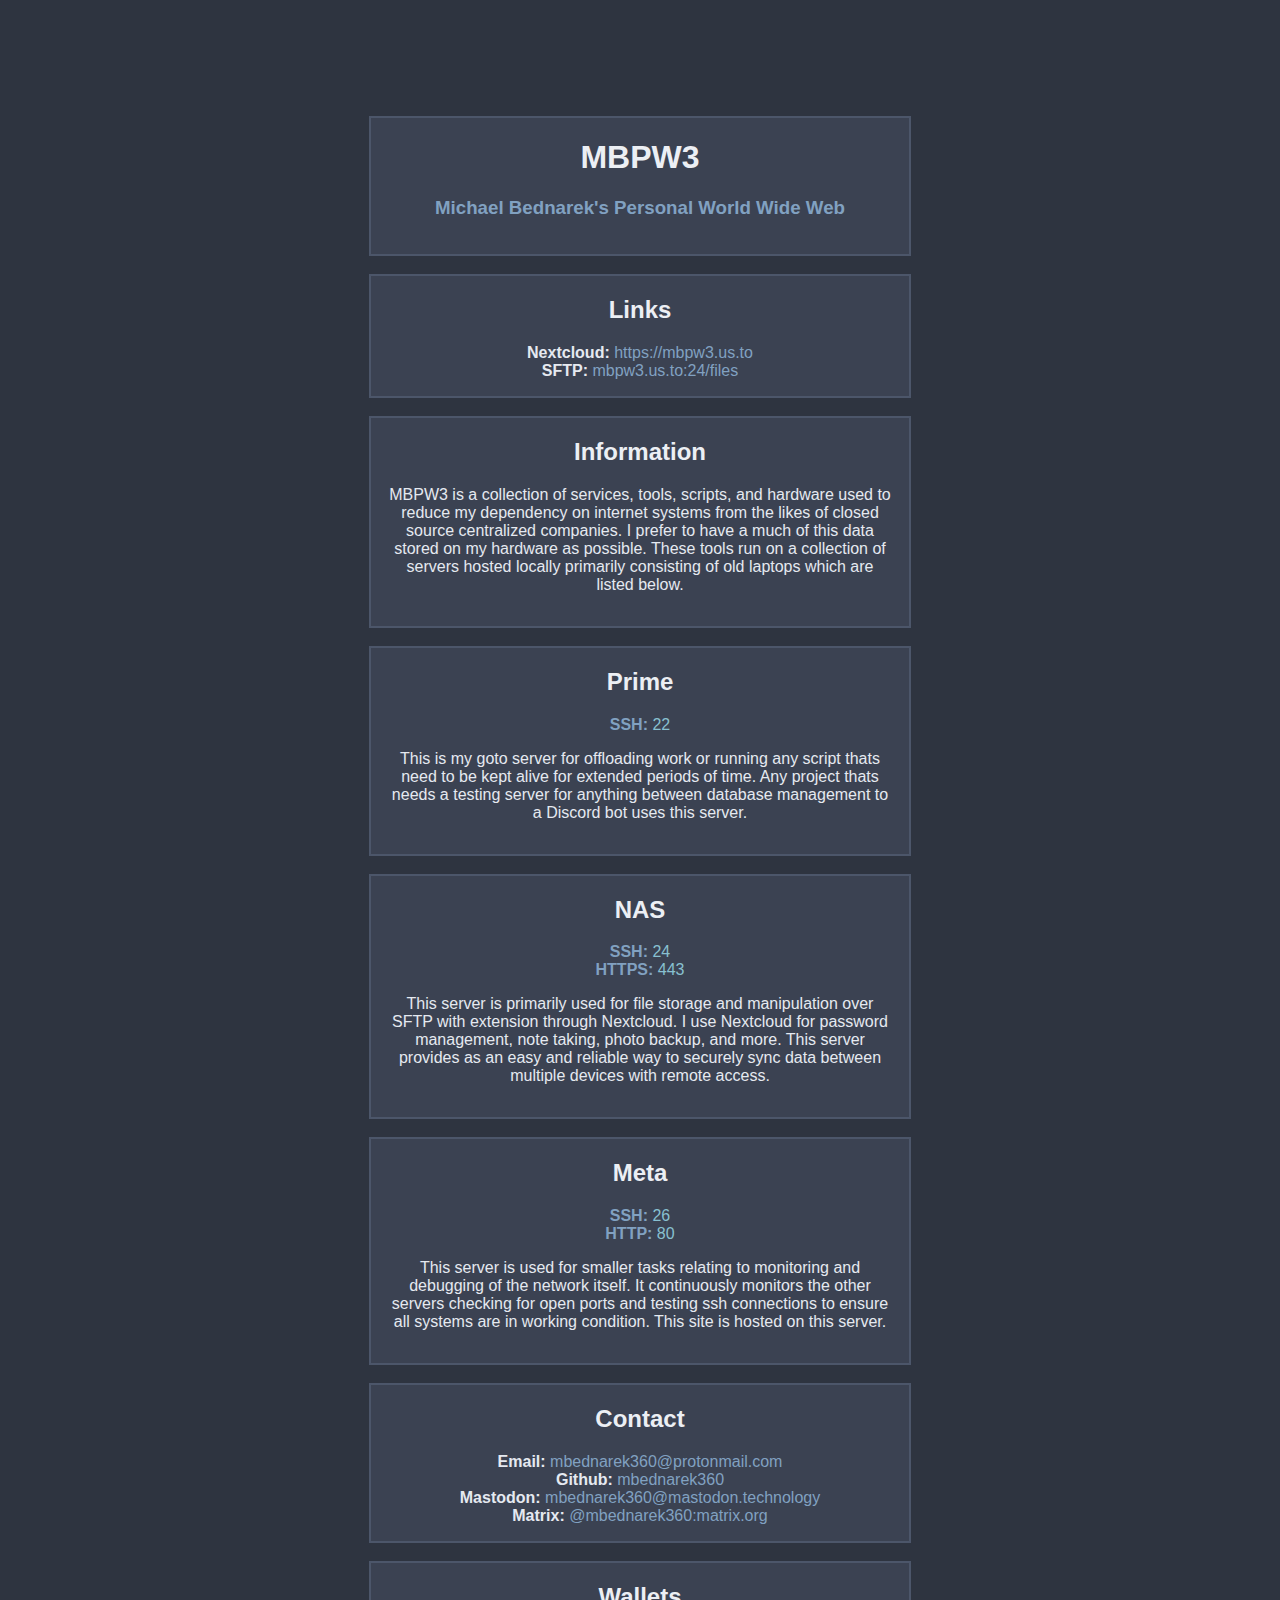
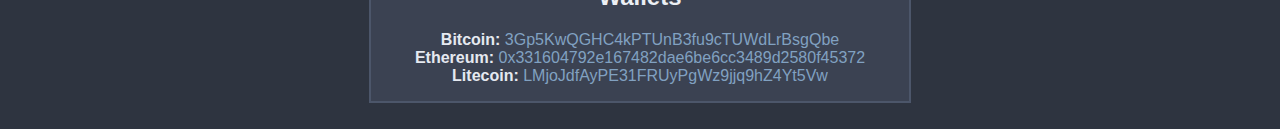
==== www/index.html @ db396e24 "Added crypto wallets" ====
<html> <head> <title>MBPW3</title> <link rel="shortcut icon" href="#" /> <style> :root { --nord0: #2e3440; --nord1: #3b4252; --nord2: #434c5e; --nord3: #4c566a; --nord4: #d8dee9; --nord5: #e5e9f0; --nord6: #eceff4; --nord7: #8fbcbb; --nord8: #88c0d0; --nord9: #81a1c1; --nord10: #5e81ac; --nord11: #bf616a; --nord12: #d08770; --nord13: #ebcb8b; --nord14: #a3be8c; --nord15: #b48ead; } body { padding-top: 7%; font-family: sans-serif; background-color: var(--nord0); color: var(--nord5); } div { background-color: var(--nord1); border: 2px solid var(--nord3); width: 40%; padding: 16px; padding-top: 0px; } a { color: var(--nord9); text-decoration: none; } a:hover { color: var(--nord8); cursor: pointer; } #ports { color: var(--nord8); } b { color: var(--nord9); } h2 { color: var(--nord6) } #title { color: var(--nord6); } #subtitle { color: var(--nord9); } #platform { color: var(--nord5); } </style> </head> <body> <center><br> <div id="header"> <h1 id="title">MBPW3</h1> <h3 id="subtitle">Michael Bednarek's Personal World Wide Web</h3> </div><br> <div id="links"> <h2>Links</h2> <b id="platform">Nextcloud: </b><a href="https://mbpw3.us.to">https://mbpw3.us.to</a><br> <b id="platform">SFTP: </b><a href="sftp://mbpw3.us.to:24/files">mbpw3.us.to:24/files</a><br> </div><br> <div id="info"> <h2>Information</h2> <p> MBPW3 is a collection of services, tools, scripts, and hardware used to reduce my dependency on internet systems from the likes of closed source centralized companies. I prefer to have a much of this data stored on my hardware as possible. These tools run on a collection of servers hosted locally primarily consisting of old laptops which are listed below. </p> </div><br> <div id="prime"> <h2>Prime</h2> <p id="ports"> <b>SSH:</b> 22 </p> <p> This is my goto server for offloading work or running any script thats need to be kept alive for extended periods of time. Any project thats needs a testing server for anything between database management to a Discord bot uses this server. </p> </div><br> <div id="nas"> <h2>NAS</h2> <p id="ports"> <b>SSH:</b> 24 <br> <b>HTTPS:</b> 443 </p> <p> This server is primarily used for file storage and manipulation over SFTP with extension through Nextcloud. I use Nextcloud for password management, note taking, photo backup, and more. This server provides as an easy and reliable way to securely sync data between multiple devices with remote access. </p> </div><br> <div id="meta"> <h2>Meta</h2> <p id="ports"> <b>SSH:</b> 26 <br> <b>HTTP:</b> 80 </p> <p> This server is used for smaller tasks relating to monitoring and debugging of the network itself. It continuously monitors the other servers checking for open ports and testing ssh connections to ensure all systems are in working condition. This site is hosted on this server. </p> </div><br> <div id="contact"> <h2>Contact</h2> <b id="platform">Email: </b><a href="mailto:mbednarek360@protonmail.com">mbednarek360@protonmail.com</a><br> <b id="platform">Github: </b><a href="https://github.com/mbednarek360">mbednarek360</a><br> <b id="platform">Mastodon: </b><a href="https://mastodon.technology/@mbednarek360">mbednarek360@mastodon.technology</a><br> <b id="platform">Matrix: </b><a href="https://matrix.to/#/@mbednarek360:matrix.org">@mbednarek360:matrix.org</a><br> </div><br> <div id="crypto"> <h2>Wallets</h2> <b id="platform">Bitcoin: </b><a href="https://freewallet.org/id/mbednarek360/btc">3Gp5KwQGHC4kPTUnB3fu9cTUWdLrBsgQbe</a><br> <b id="platform">Ethereum: </b><a href="https://freewallet.org/id/mbednarek360/eth">0x331604792e167482dae6be6cc3489d2580f45372</a><br> <b id="platform">Litecoin: </b><a href="https://freewallet.org/id/mbednarek360/ltc">LMjoJdfAyPE31FRUyPgWz9jjq9hZ4Yt5Vw</a><br> </center><br> <body></html>
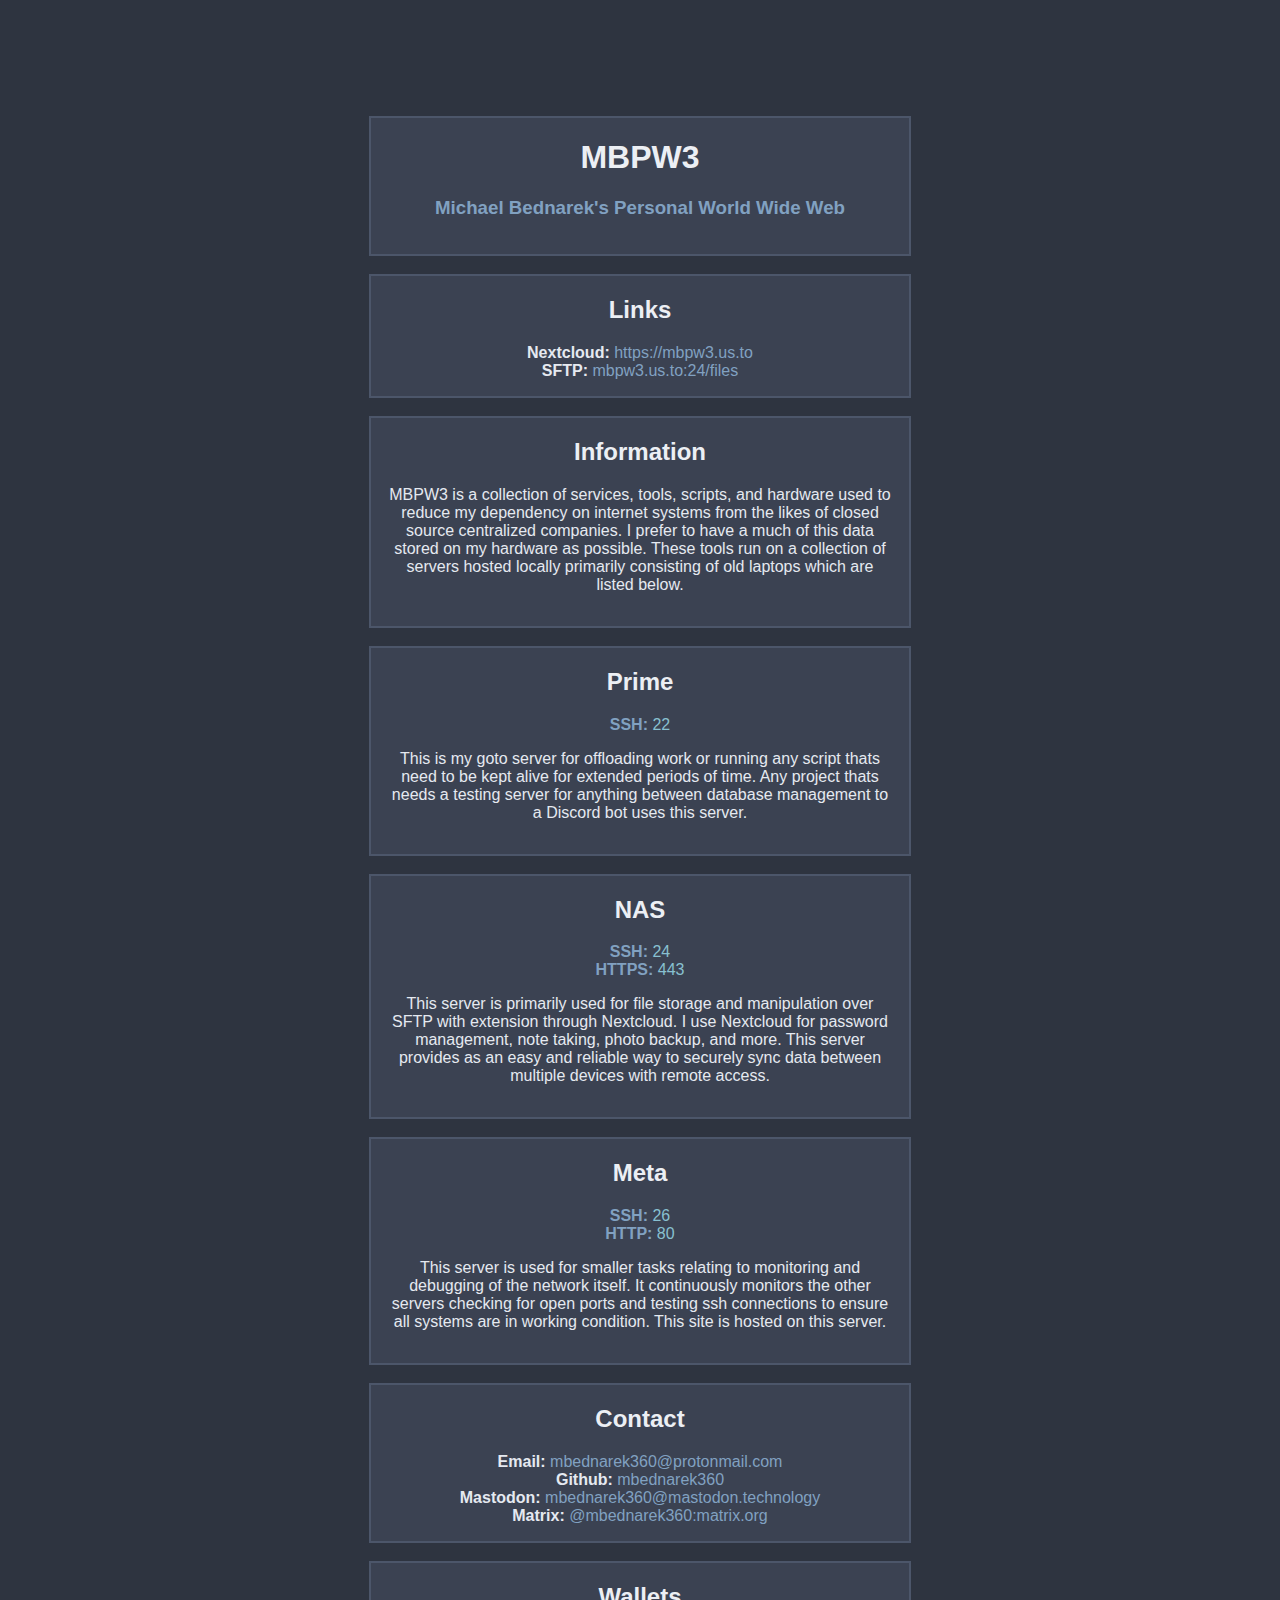
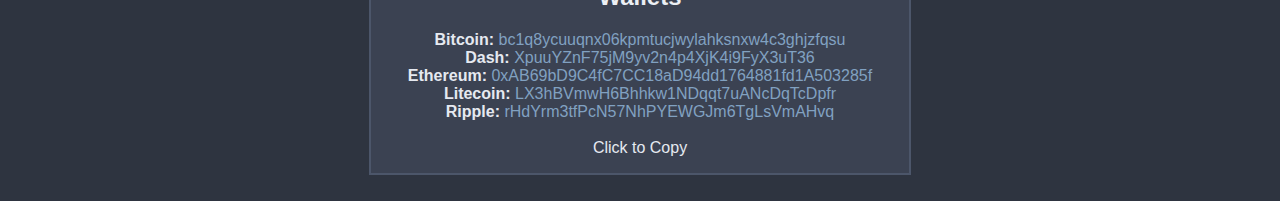
==== commit 8b77bb88: "Added more wallet adresses" ====
--- a/www/index.html
+++ b/www/index.html
@@ -1 +1 @@
-<html> <head> <title>MBPW3</title> <link rel="shortcut icon" href="#" /> <style> :root { --nord0: #2e3440; --nord1: #3b4252; --nord2: #434c5e; --nord3: #4c566a; --nord4: #d8dee9; --nord5: #e5e9f0; --nord6: #eceff4; --nord7: #8fbcbb; --nord8: #88c0d0; --nord9: #81a1c1; --nord10: #5e81ac; --nord11: #bf616a; --nord12: #d08770; --nord13: #ebcb8b; --nord14: #a3be8c; --nord15: #b48ead; } body { padding-top: 7%; font-family: sans-serif; background-color: var(--nord0); color: var(--nord5); } div { background-color: var(--nord1); border: 2px solid var(--nord3); width: 40%; padding: 16px; padding-top: 0px; } a { color: var(--nord9); text-decoration: none; } a:hover { color: var(--nord8); cursor: pointer; } #ports { color: var(--nord8); } b { color: var(--nord9); } h2 { color: var(--nord6) } #title { color: var(--nord6); } #subtitle { color: var(--nord9); } #platform { color: var(--nord5); } </style> </head> <body> <center><br> <div id="header"> <h1 id="title">MBPW3</h1> <h3 id="subtitle">Michael Bednarek's Personal World Wide Web</h3> </div><br> <div id="links"> <h2>Links</h2> <b id="platform">Nextcloud: </b><a href="https://mbpw3.us.to">https://mbpw3.us.to</a><br> <b id="platform">SFTP: </b><a href="sftp://mbpw3.us.to:24/files">mbpw3.us.to:24/files</a><br> </div><br> <div id="info"> <h2>Information</h2> <p> MBPW3 is a collection of services, tools, scripts, and hardware used to reduce my dependency on internet systems from the likes of closed source centralized companies. I prefer to have a much of this data stored on my hardware as possible. These tools run on a collection of servers hosted locally primarily consisting of old laptops which are listed below. </p> </div><br> <div id="prime"> <h2>Prime</h2> <p id="ports"> <b>SSH:</b> 22 </p> <p> This is my goto server for offloading work or running any script thats need to be kept alive for extended periods of time. Any project thats needs a testing server for anything between database management to a Discord bot uses this server. </p> </div><br> <div id="nas"> <h2>NAS</h2> <p id="ports"> <b>SSH:</b> 24 <br> <b>HTTPS:</b> 443 </p> <p> This server is primarily used for file storage and manipulation over SFTP with extension through Nextcloud. I use Nextcloud for password management, note taking, photo backup, and more. This server provides as an easy and reliable way to securely sync data between multiple devices with remote access. </p> </div><br> <div id="meta"> <h2>Meta</h2> <p id="ports"> <b>SSH:</b> 26 <br> <b>HTTP:</b> 80 </p> <p> This server is used for smaller tasks relating to monitoring and debugging of the network itself. It continuously monitors the other servers checking for open ports and testing ssh connections to ensure all systems are in working condition. This site is hosted on this server. </p> </div><br> <div id="contact"> <h2>Contact</h2> <b id="platform">Email: </b><a href="mailto:mbednarek360@protonmail.com">mbednarek360@protonmail.com</a><br> <b id="platform">Github: </b><a href="https://github.com/mbednarek360">mbednarek360</a><br> <b id="platform">Mastodon: </b><a href="https://mastodon.technology/@mbednarek360">mbednarek360@mastodon.technology</a><br> <b id="platform">Matrix: </b><a href="https://matrix.to/#/@mbednarek360:matrix.org">@mbednarek360:matrix.org</a><br> </div><br> <div id="crypto"> <h2>Wallets</h2> <b id="platform">Bitcoin: </b><a href="https://freewallet.org/id/mbednarek360/btc">3Gp5KwQGHC4kPTUnB3fu9cTUWdLrBsgQbe</a><br> <b id="platform">Ethereum: </b><a href="https://freewallet.org/id/mbednarek360/eth">0x331604792e167482dae6be6cc3489d2580f45372</a><br> <b id="platform">Litecoin: </b><a href="https://freewallet.org/id/mbednarek360/ltc">LMjoJdfAyPE31FRUyPgWz9jjq9hZ4Yt5Vw</a><br> </center><br> <body></html>+<html><meta charset="UTF-8"><head><title>MBPW3</title><link rel="shortcut icon" href="#" /><style>:root{--nord0:#2e3440;--nord1:#3b4252;--nord2:#434c5e;--nord3:#4c566a;--nord4:#d8dee9;--nord5:#e5e9f0;--nord6:#eceff4;--nord7:#8fbcbb;--nord8:#88c0d0;--nord9:#81a1c1;--nord10:#5e81ac;--nord11:#bf616a;--nord12:#d08770;--nord13:#ebcb8b;--nord14:#a3be8c;--nord15:#b48ead}body{padding-top:7%;font-family:sans-serif;background-color:var(--nord0);color:var(--nord5)}div{background-color:var(--nord1);border:2px solid var(--nord3);width:40%;padding:16px;padding-top:0px}a{color:var(--nord9);text-decoration:none}a:hover{color:var(--nord8);cursor:pointer}#ports{color:var(--nord8)}b{color:var(--nord9)}h2{color:var(--nord6)}#title{color:var(--nord6)}#subtitle{color:var(--nord9)}#platform{color:var(--nord5)}</style> <script>function copyString(str){var el=document.createElement('textarea');el.value=str;el.setAttribute('readonly','');el.style={position:'absolute',left:'-9999px'};document.body.appendChild(el);el.select();document.execCommand('copy');document.body.removeChild(el);}</script> </head><body><center><br><div id="header"><h1 id="title">MBPW3</h1><h3 id="subtitle">Michael Bednarek's Personal World Wide Web</h3></div><br><div id="links"><h2>Links</h2> <b id="platform">Nextcloud: </b><a href="https://mbpw3.us.to">https://mbpw3.us.to</a><br> <b id="platform">SFTP: </b><a href="sftp://mbpw3.us.to:24/files">mbpw3.us.to:24/files</a><br></div><br><div id="info"><h2>Information</h2><p> MBPW3 is a collection of services, tools, scripts, and hardware used to reduce my dependency on internet systems from the likes of closed source centralized companies. I prefer to have a much of this data stored on my hardware as possible. These tools run on a collection of servers hosted locally primarily consisting of old laptops which are listed below.</p></div><br><div id="prime"><h2>Prime</h2><p id="ports"> <b>SSH:</b> 22</p><p> This is my goto server for offloading work or running any script thats need to be kept alive for extended periods of time. Any project thats needs a testing server for anything between database management to a Discord bot uses this server.</p></div><br><div id="nas"><h2>NAS</h2><p id="ports"> <b>SSH:</b> 24 <br> <b>HTTPS:</b> 443</p><p> This server is primarily used for file storage and manipulation over SFTP with extension through Nextcloud. I use Nextcloud for password management, note taking, photo backup, and more. This server provides as an easy and reliable way to securely sync data between multiple devices with remote access.</p></div><br><div id="meta"><h2>Meta</h2><p id="ports"> <b>SSH:</b> 26 <br> <b>HTTP:</b> 80</p><p> This server is used for smaller tasks relating to monitoring and debugging of the network itself. It continuously monitors the other servers checking for open ports and testing ssh connections to ensure all systems are in working condition. This site is hosted on this server.</p></div><br><div id="contact"><h2>Contact</h2> <b id="platform">Email: </b><a href="mailto:mbednarek360@protonmail.com">mbednarek360@protonmail.com</a><br> <b id="platform">Github: </b><a href="https://github.com/mbednarek360">mbednarek360</a><br> <b id="platform">Mastodon: </b><a href="https://mastodon.technology/@mbednarek360">mbednarek360@mastodon.technology</a><br> <b id="platform">Matrix: </b><a href="https://matrix.to/#/@mbednarek360:matrix.org">@mbednarek360:matrix.org</a><br></div><br><div id="crypto"><h2>Wallets</h2><b id="platform">Bitcoin: </b><a onclick="copyString(this.innerText)">bc1q8ycuuqnx06kpmtucjwylahksnxw4c3ghjzfqsu</a><br> <b id="platform">Dash: </b><a onclick="copyString(this.innerText)">XpuuYZnF75jM9yv2n4p4XjK4i9FyX3uT36</a><br> <b id="platform">Ethereum: </b><a onclick="copyString(this.innerText)">0xAB69bD9C4fC7CC18aD94dd1764881fd1A503285f</a><br> <b id="platform">Litecoin: </b><a onclick="copyString(this.innerText)">LX3hBVmwH6Bhhkw1NDqqt7uANcDqTcDpfr</a><br> <b id="platform">Ripple: </b><a onclick="copyString(this.innerText)">rHdYrm3tfPcN57NhPYEWGJm6TgLsVmAHvq</a><br><br> Click to Copy</center><br><body></html>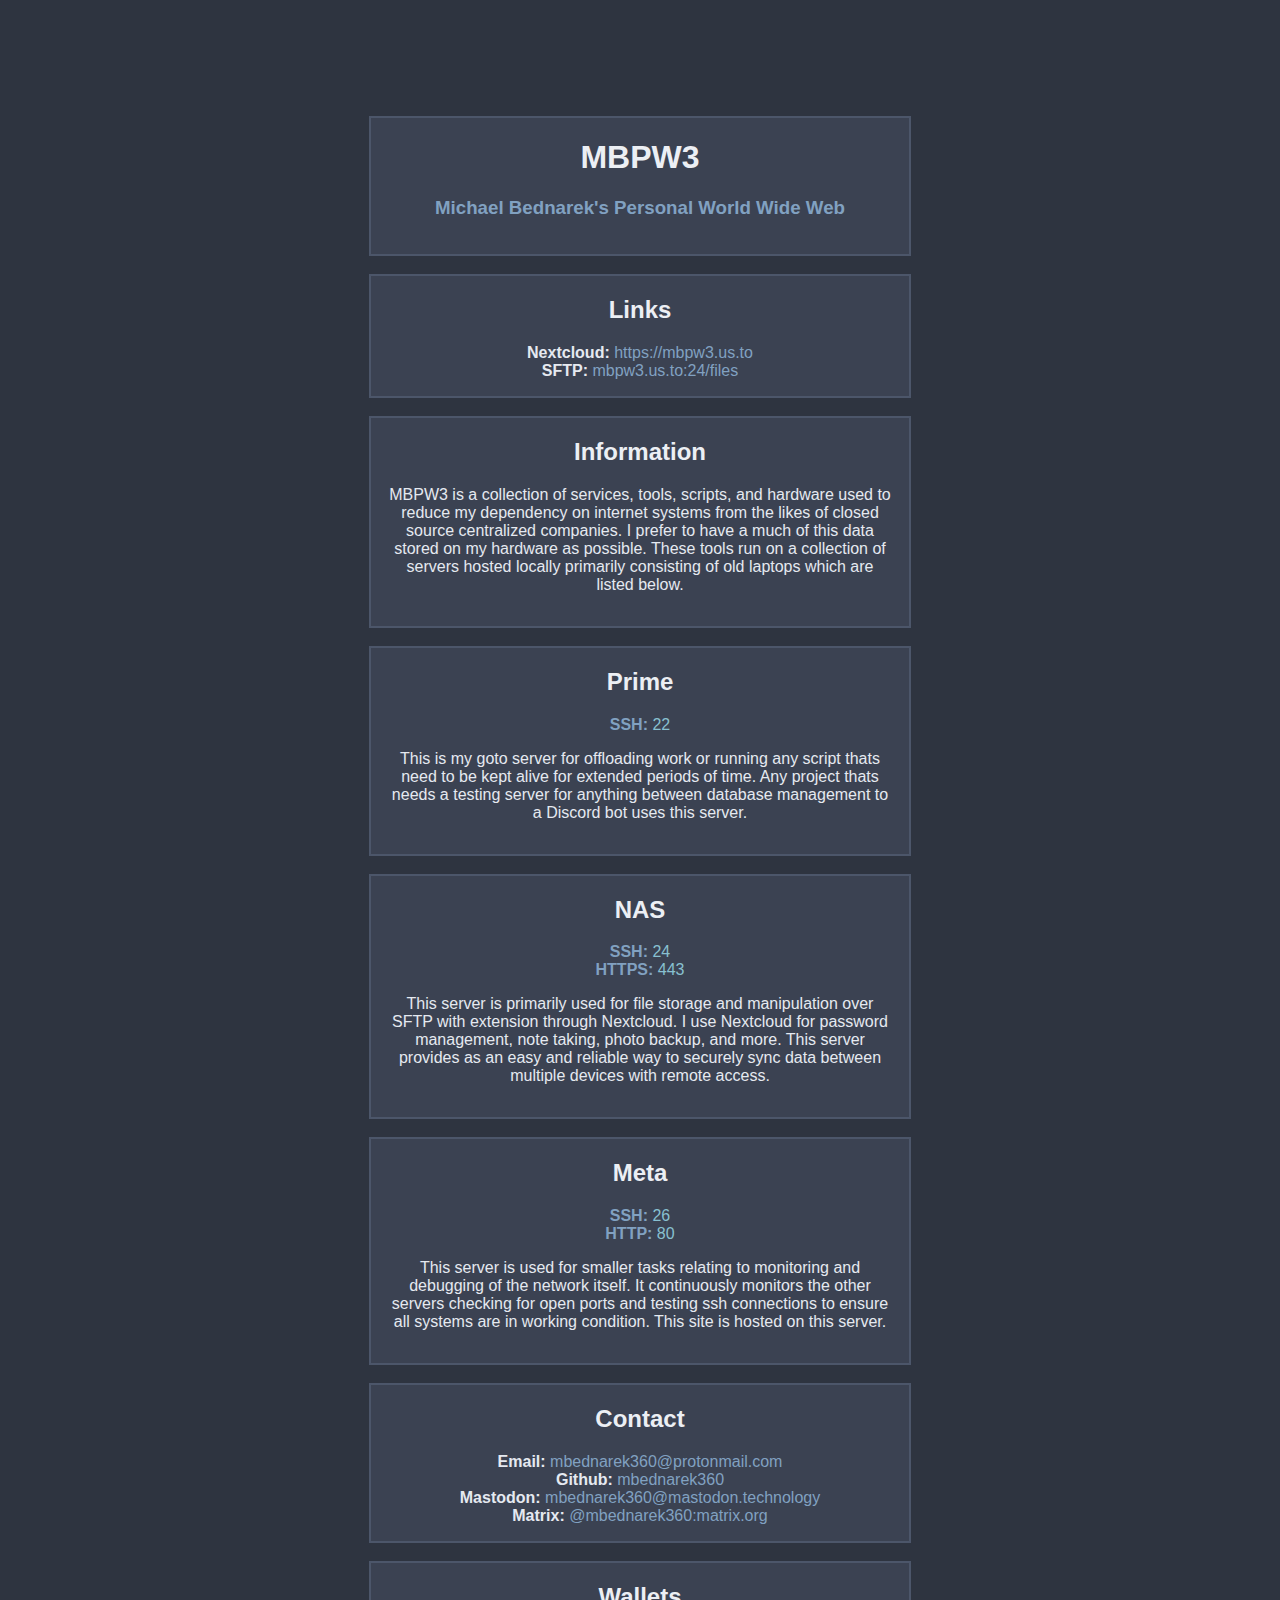
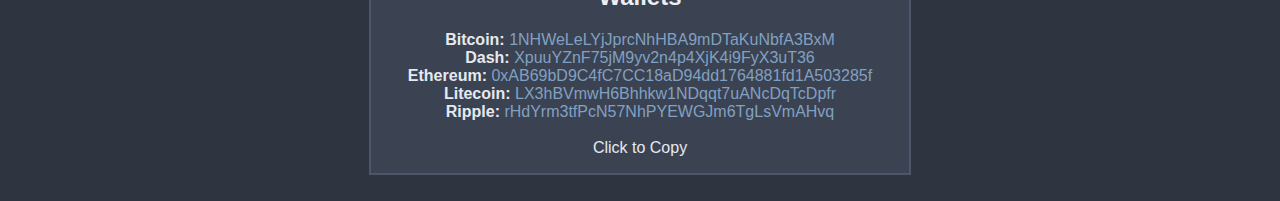
==== commit cd5e9238: "Update bitcoin address" ====
--- a/www/index.html
+++ b/www/index.html
@@ -1 +1 @@
-<html><meta charset="UTF-8"><head><title>MBPW3</title><link rel="shortcut icon" href="#" /><style>:root{--nord0:#2e3440;--nord1:#3b4252;--nord2:#434c5e;--nord3:#4c566a;--nord4:#d8dee9;--nord5:#e5e9f0;--nord6:#eceff4;--nord7:#8fbcbb;--nord8:#88c0d0;--nord9:#81a1c1;--nord10:#5e81ac;--nord11:#bf616a;--nord12:#d08770;--nord13:#ebcb8b;--nord14:#a3be8c;--nord15:#b48ead}body{padding-top:7%;font-family:sans-serif;background-color:var(--nord0);color:var(--nord5)}div{background-color:var(--nord1);border:2px solid var(--nord3);width:40%;padding:16px;padding-top:0px}a{color:var(--nord9);text-decoration:none}a:hover{color:var(--nord8);cursor:pointer}#ports{color:var(--nord8)}b{color:var(--nord9)}h2{color:var(--nord6)}#title{color:var(--nord6)}#subtitle{color:var(--nord9)}#platform{color:var(--nord5)}</style> <script>function copyString(str){var el=document.createElement('textarea');el.value=str;el.setAttribute('readonly','');el.style={position:'absolute',left:'-9999px'};document.body.appendChild(el);el.select();document.execCommand('copy');document.body.removeChild(el);}</script> </head><body><center><br><div id="header"><h1 id="title">MBPW3</h1><h3 id="subtitle">Michael Bednarek's Personal World Wide Web</h3></div><br><div id="links"><h2>Links</h2> <b id="platform">Nextcloud: </b><a href="https://mbpw3.us.to">https://mbpw3.us.to</a><br> <b id="platform">SFTP: </b><a href="sftp://mbpw3.us.to:24/files">mbpw3.us.to:24/files</a><br></div><br><div id="info"><h2>Information</h2><p> MBPW3 is a collection of services, tools, scripts, and hardware used to reduce my dependency on internet systems from the likes of closed source centralized companies. I prefer to have a much of this data stored on my hardware as possible. These tools run on a collection of servers hosted locally primarily consisting of old laptops which are listed below.</p></div><br><div id="prime"><h2>Prime</h2><p id="ports"> <b>SSH:</b> 22</p><p> This is my goto server for offloading work or running any script thats need to be kept alive for extended periods of time. Any project thats needs a testing server for anything between database management to a Discord bot uses this server.</p></div><br><div id="nas"><h2>NAS</h2><p id="ports"> <b>SSH:</b> 24 <br> <b>HTTPS:</b> 443</p><p> This server is primarily used for file storage and manipulation over SFTP with extension through Nextcloud. I use Nextcloud for password management, note taking, photo backup, and more. This server provides as an easy and reliable way to securely sync data between multiple devices with remote access.</p></div><br><div id="meta"><h2>Meta</h2><p id="ports"> <b>SSH:</b> 26 <br> <b>HTTP:</b> 80</p><p> This server is used for smaller tasks relating to monitoring and debugging of the network itself. It continuously monitors the other servers checking for open ports and testing ssh connections to ensure all systems are in working condition. This site is hosted on this server.</p></div><br><div id="contact"><h2>Contact</h2> <b id="platform">Email: </b><a href="mailto:mbednarek360@protonmail.com">mbednarek360@protonmail.com</a><br> <b id="platform">Github: </b><a href="https://github.com/mbednarek360">mbednarek360</a><br> <b id="platform">Mastodon: </b><a href="https://mastodon.technology/@mbednarek360">mbednarek360@mastodon.technology</a><br> <b id="platform">Matrix: </b><a href="https://matrix.to/#/@mbednarek360:matrix.org">@mbednarek360:matrix.org</a><br></div><br><div id="crypto"><h2>Wallets</h2><b id="platform">Bitcoin: </b><a onclick="copyString(this.innerText)">bc1q8ycuuqnx06kpmtucjwylahksnxw4c3ghjzfqsu</a><br> <b id="platform">Dash: </b><a onclick="copyString(this.innerText)">XpuuYZnF75jM9yv2n4p4XjK4i9FyX3uT36</a><br> <b id="platform">Ethereum: </b><a onclick="copyString(this.innerText)">0xAB69bD9C4fC7CC18aD94dd1764881fd1A503285f</a><br> <b id="platform">Litecoin: </b><a onclick="copyString(this.innerText)">LX3hBVmwH6Bhhkw1NDqqt7uANcDqTcDpfr</a><br> <b id="platform">Ripple: </b><a onclick="copyString(this.innerText)">rHdYrm3tfPcN57NhPYEWGJm6TgLsVmAHvq</a><br><br> Click to Copy</center><br><body></html>+<html><meta charset="UTF-8"><head><title>MBPW3</title><link rel="shortcut icon" href="#" /><style>:root{--nord0:#2e3440;--nord1:#3b4252;--nord2:#434c5e;--nord3:#4c566a;--nord4:#d8dee9;--nord5:#e5e9f0;--nord6:#eceff4;--nord7:#8fbcbb;--nord8:#88c0d0;--nord9:#81a1c1;--nord10:#5e81ac;--nord11:#bf616a;--nord12:#d08770;--nord13:#ebcb8b;--nord14:#a3be8c;--nord15:#b48ead}body{padding-top:7%;font-family:sans-serif;background-color:var(--nord0);color:var(--nord5)}div{background-color:var(--nord1);border:2px solid var(--nord3);width:40%;padding:16px;padding-top:0px}a{color:var(--nord9);text-decoration:none}a:hover{color:var(--nord8);cursor:pointer}#ports{color:var(--nord8)}b{color:var(--nord9)}h2{color:var(--nord6)}#title{color:var(--nord6)}#subtitle{color:var(--nord9)}#platform{color:var(--nord5)}</style> <script>function copyString(str){var el=document.createElement('textarea');el.value=str;el.setAttribute('readonly','');el.style={position:'absolute',left:'-9999px'};document.body.appendChild(el);el.select();document.execCommand('copy');document.body.removeChild(el);}</script> </head><body><center><br><div id="header"><h1 id="title">MBPW3</h1><h3 id="subtitle">Michael Bednarek's Personal World Wide Web</h3></div><br><div id="links"><h2>Links</h2> <b id="platform">Nextcloud: </b><a href="https://mbpw3.us.to">https://mbpw3.us.to</a><br> <b id="platform">SFTP: </b><a href="sftp://mbpw3.us.to:24/files">mbpw3.us.to:24/files</a><br></div><br><div id="info"><h2>Information</h2><p> MBPW3 is a collection of services, tools, scripts, and hardware used to reduce my dependency on internet systems from the likes of closed source centralized companies. I prefer to have a much of this data stored on my hardware as possible. These tools run on a collection of servers hosted locally primarily consisting of old laptops which are listed below.</p></div><br><div id="prime"><h2>Prime</h2><p id="ports"> <b>SSH:</b> 22</p><p> This is my goto server for offloading work or running any script thats need to be kept alive for extended periods of time. Any project thats needs a testing server for anything between database management to a Discord bot uses this server.</p></div><br><div id="nas"><h2>NAS</h2><p id="ports"> <b>SSH:</b> 24 <br> <b>HTTPS:</b> 443</p><p> This server is primarily used for file storage and manipulation over SFTP with extension through Nextcloud. I use Nextcloud for password management, note taking, photo backup, and more. This server provides as an easy and reliable way to securely sync data between multiple devices with remote access.</p></div><br><div id="meta"><h2>Meta</h2><p id="ports"> <b>SSH:</b> 26 <br> <b>HTTP:</b> 80</p><p> This server is used for smaller tasks relating to monitoring and debugging of the network itself. It continuously monitors the other servers checking for open ports and testing ssh connections to ensure all systems are in working condition. This site is hosted on this server.</p></div><br><div id="contact"><h2>Contact</h2> <b id="platform">Email: </b><a href="mailto:mbednarek360@protonmail.com">mbednarek360@protonmail.com</a><br> <b id="platform">Github: </b><a href="https://github.com/mbednarek360">mbednarek360</a><br> <b id="platform">Mastodon: </b><a href="https://mastodon.technology/@mbednarek360">mbednarek360@mastodon.technology</a><br> <b id="platform">Matrix: </b><a href="https://matrix.to/#/@mbednarek360:matrix.org">@mbednarek360:matrix.org</a><br></div><br><div id="crypto"><h2>Wallets</h2><b id="platform">Bitcoin: </b><a onclick="copyString(this.innerText)">1NHWeLeLYjJprcNhHBA9mDTaKuNbfA3BxM</a><br> <b id="platform">Dash: </b><a onclick="copyString(this.innerText)">XpuuYZnF75jM9yv2n4p4XjK4i9FyX3uT36</a><br> <b id="platform">Ethereum: </b><a onclick="copyString(this.innerText)">0xAB69bD9C4fC7CC18aD94dd1764881fd1A503285f</a><br> <b id="platform">Litecoin: </b><a onclick="copyString(this.innerText)">LX3hBVmwH6Bhhkw1NDqqt7uANcDqTcDpfr</a><br> <b id="platform">Ripple: </b><a onclick="copyString(this.innerText)">rHdYrm3tfPcN57NhPYEWGJm6TgLsVmAHvq</a><br><br> Click to Copy</center><br><body></html>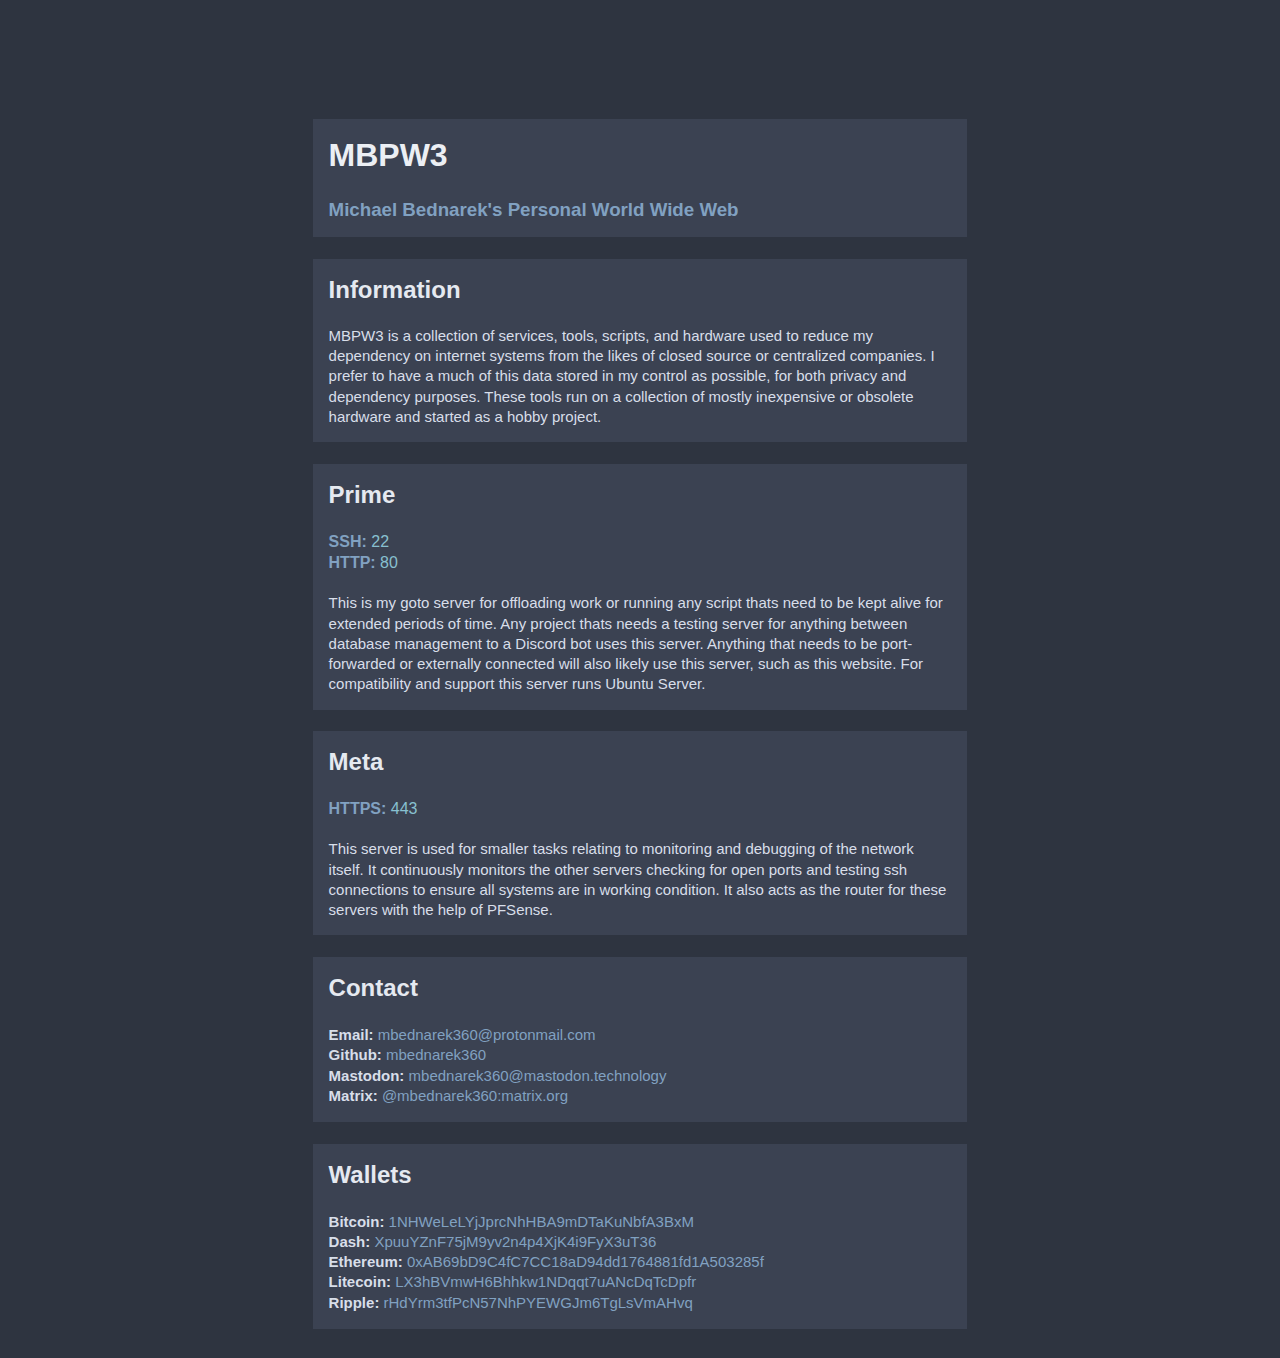
==== commit 13a81ce1: "Website visual cleanup" ====
--- a/www/index.html
+++ b/www/index.html
@@ -1 +1 @@
-<html><meta charset="UTF-8"><head><title>MBPW3</title><link rel="shortcut icon" href="#" /><style>:root{--nord0:#2e3440;--nord1:#3b4252;--nord2:#434c5e;--nord3:#4c566a;--nord4:#d8dee9;--nord5:#e5e9f0;--nord6:#eceff4;--nord7:#8fbcbb;--nord8:#88c0d0;--nord9:#81a1c1;--nord10:#5e81ac;--nord11:#bf616a;--nord12:#d08770;--nord13:#ebcb8b;--nord14:#a3be8c;--nord15:#b48ead}body{padding-top:7%;font-family:sans-serif;background-color:var(--nord0);color:var(--nord5)}div{background-color:var(--nord1);border:2px solid var(--nord3);width:40%;padding:16px;padding-top:0px}a{color:var(--nord9);text-decoration:none}a:hover{color:var(--nord8);cursor:pointer}#ports{color:var(--nord8)}b{color:var(--nord9)}h2{color:var(--nord6)}#title{color:var(--nord6)}#subtitle{color:var(--nord9)}#platform{color:var(--nord5)}</style> <script>function copyString(str){var el=document.createElement('textarea');el.value=str;el.setAttribute('readonly','');el.style={position:'absolute',left:'-9999px'};document.body.appendChild(el);el.select();document.execCommand('copy');document.body.removeChild(el);}</script> </head><body><center><br><div id="header"><h1 id="title">MBPW3</h1><h3 id="subtitle">Michael Bednarek's Personal World Wide Web</h3></div><br><div id="links"><h2>Links</h2> <b id="platform">Nextcloud: </b><a href="https://mbpw3.us.to">https://mbpw3.us.to</a><br> <b id="platform">SFTP: </b><a href="sftp://mbpw3.us.to:24/files">mbpw3.us.to:24/files</a><br></div><br><div id="info"><h2>Information</h2><p> MBPW3 is a collection of services, tools, scripts, and hardware used to reduce my dependency on internet systems from the likes of closed source centralized companies. I prefer to have a much of this data stored on my hardware as possible. These tools run on a collection of servers hosted locally primarily consisting of old laptops which are listed below.</p></div><br><div id="prime"><h2>Prime</h2><p id="ports"> <b>SSH:</b> 22</p><p> This is my goto server for offloading work or running any script thats need to be kept alive for extended periods of time. Any project thats needs a testing server for anything between database management to a Discord bot uses this server.</p></div><br><div id="nas"><h2>NAS</h2><p id="ports"> <b>SSH:</b> 24 <br> <b>HTTPS:</b> 443</p><p> This server is primarily used for file storage and manipulation over SFTP with extension through Nextcloud. I use Nextcloud for password management, note taking, photo backup, and more. This server provides as an easy and reliable way to securely sync data between multiple devices with remote access.</p></div><br><div id="meta"><h2>Meta</h2><p id="ports"> <b>SSH:</b> 26 <br> <b>HTTP:</b> 80</p><p> This server is used for smaller tasks relating to monitoring and debugging of the network itself. It continuously monitors the other servers checking for open ports and testing ssh connections to ensure all systems are in working condition. This site is hosted on this server.</p></div><br><div id="contact"><h2>Contact</h2> <b id="platform">Email: </b><a href="mailto:mbednarek360@protonmail.com">mbednarek360@protonmail.com</a><br> <b id="platform">Github: </b><a href="https://github.com/mbednarek360">mbednarek360</a><br> <b id="platform">Mastodon: </b><a href="https://mastodon.technology/@mbednarek360">mbednarek360@mastodon.technology</a><br> <b id="platform">Matrix: </b><a href="https://matrix.to/#/@mbednarek360:matrix.org">@mbednarek360:matrix.org</a><br></div><br><div id="crypto"><h2>Wallets</h2><b id="platform">Bitcoin: </b><a onclick="copyString(this.innerText)">1NHWeLeLYjJprcNhHBA9mDTaKuNbfA3BxM</a><br> <b id="platform">Dash: </b><a onclick="copyString(this.innerText)">XpuuYZnF75jM9yv2n4p4XjK4i9FyX3uT36</a><br> <b id="platform">Ethereum: </b><a onclick="copyString(this.innerText)">0xAB69bD9C4fC7CC18aD94dd1764881fd1A503285f</a><br> <b id="platform">Litecoin: </b><a onclick="copyString(this.innerText)">LX3hBVmwH6Bhhkw1NDqqt7uANcDqTcDpfr</a><br> <b id="platform">Ripple: </b><a onclick="copyString(this.innerText)">rHdYrm3tfPcN57NhPYEWGJm6TgLsVmAHvq</a><br><br> Click to Copy</center><br><body></html>+<html><meta charset="UTF-8"><head><title>MBPW3</title><link rel="shortcut icon" href="#" /><style>:root{--nord0:#2e3440;--nord1:#3b4252;--nord2:#434c5e;--nord3:#4c566a;--nord4:#d8dee9;--nord5:#e5e9f0;--nord6:#eceff4;--nord7:#8fbcbb;--nord8:#88c0d0;--nord9:#81a1c1;--nord10:#5e81ac;--nord11:#bf616a;--nord12:#d08770;--nord13:#ebcb8b;--nord14:#a3be8c;--nord15:#b48ead}body{padding-top:7%;line-height:1.35;font-family:sans-serif;font-size:16px;background-color:var(--nord0);color:var(--nord4)}div{background-color:var(--nord1);margin:0 auto;padding:16px;width:70ch}a{font-size:15px;color:var(--nord9);text-decoration:none}a:hover{color:var(--nord8);cursor:pointer}a:active{color:var(--nord13)}#ports{font-size:16px;color:var(--nord8)}b{font-size:16px;color:var(--nord9)}h2{color:var(--nord5)}h1,h2,h3,p{margin:-1 0 -1 0}p{font-size:15px}#title{color:var(--nord6)}#subtitle{color:var(--nord9)}#platform{font-size:15px;color:var(--nord4)}</style> <script>function copyString(str){var el=document.createElement('textarea');el.value=str;el.setAttribute('readonly','');el.style={position:'absolute',left:'-9999px'};document.body.appendChild(el);el.select();document.execCommand('copy');document.body.removeChild(el);}</script> </head><body> <br><div id="header"><h1 id="title">MBPW3</h1> <br><h3 id="subtitle">Michael Bednarek's Personal World Wide Web</h3></div><br><div id="info"><h2>Information</h2> <br><p> MBPW3 is a collection of services, tools, scripts, and hardware used to reduce my dependency on internet systems from the likes of closed source or centralized companies. I prefer to have a much of this data stored in my control as possible, for both privacy and dependency purposes. These tools run on a collection of mostly inexpensive or obsolete hardware and started as a hobby project.</p></div><br><div id="prime"><h2>Prime</h2> <br><p id="ports"> <b>SSH:</b> 22<br> <b>HTTP:</b> 80</p><br><p> This is my goto server for offloading work or running any script thats need to be kept alive for extended periods of time. Any project thats needs a testing server for anything between database management to a Discord bot uses this server. Anything that needs to be port-forwarded or externally connected will also likely use this server, such as this website. For compatibility and support this server runs Ubuntu Server.</p></div><br><div id="meta"><h2>Meta</h2> <br><p id="ports"> <b>HTTPS:</b> 443</p><br><p> This server is used for smaller tasks relating to monitoring and debugging of the network itself. It continuously monitors the other servers checking for open ports and testing ssh connections to ensure all systems are in working condition. It also acts as the router for these servers with the help of PFSense.</p></div><br><div id="contact"><h2>Contact</h2> <br> <b id="platform">Email: </b><a href="mailto:mbednarek360@protonmail.com">mbednarek360@protonmail.com</a><br> <b id="platform">Github: </b><a href="https://github.com/mbednarek360">mbednarek360</a><br> <b id="platform">Mastodon: </b><a href="https://mastodon.technology/@mbednarek360">mbednarek360@mastodon.technology</a><br> <b id="platform">Matrix: </b><a href="https://matrix.to/#/@mbednarek360:matrix.org">@mbednarek360:matrix.org</a><br></div><br><div id="crypto"><h2>Wallets</h2> <br> <b id="platform">Bitcoin: </b><a onclick="copyString(this.innerText)">1NHWeLeLYjJprcNhHBA9mDTaKuNbfA3BxM</a><br> <b id="platform">Dash: </b><a onclick="copyString(this.innerText)">XpuuYZnF75jM9yv2n4p4XjK4i9FyX3uT36</a><br> <b id="platform">Ethereum: </b><a onclick="copyString(this.innerText)">0xAB69bD9C4fC7CC18aD94dd1764881fd1A503285f</a><br> <b id="platform">Litecoin: </b><a onclick="copyString(this.innerText)">LX3hBVmwH6Bhhkw1NDqqt7uANcDqTcDpfr</a><br> <b id="platform">Ripple: </b><a onclick="copyString(this.innerText)">rHdYrm3tfPcN57NhPYEWGJm6TgLsVmAHvq</a><br></div><br></body></html>
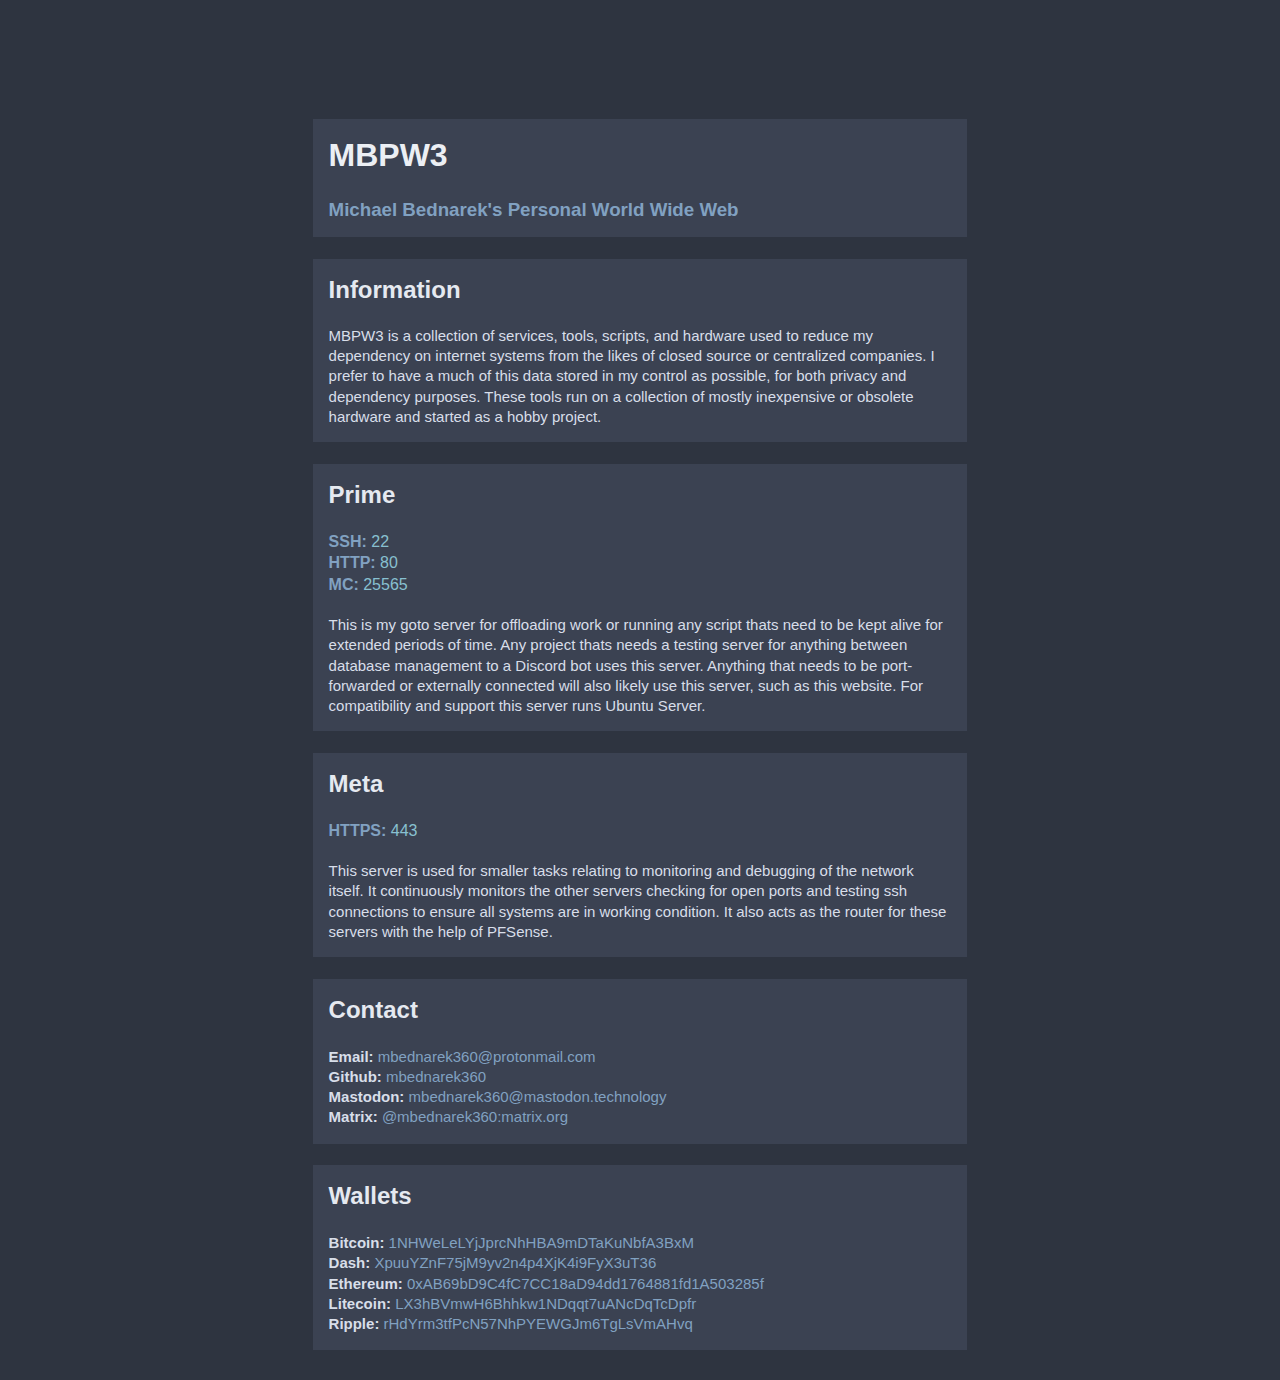
==== commit de5aa724: "Updated links" ====
--- a/www/index.html
+++ b/www/index.html
@@ -1 +1 @@
-<html><meta charset="UTF-8"><head><title>MBPW3</title><link rel="shortcut icon" href="#" /><style>:root{--nord0:#2e3440;--nord1:#3b4252;--nord2:#434c5e;--nord3:#4c566a;--nord4:#d8dee9;--nord5:#e5e9f0;--nord6:#eceff4;--nord7:#8fbcbb;--nord8:#88c0d0;--nord9:#81a1c1;--nord10:#5e81ac;--nord11:#bf616a;--nord12:#d08770;--nord13:#ebcb8b;--nord14:#a3be8c;--nord15:#b48ead}body{padding-top:7%;line-height:1.35;font-family:sans-serif;font-size:16px;background-color:var(--nord0);color:var(--nord4)}div{background-color:var(--nord1);margin:0 auto;padding:16px;width:70ch}a{font-size:15px;color:var(--nord9);text-decoration:none}a:hover{color:var(--nord8);cursor:pointer}a:active{color:var(--nord13)}#ports{font-size:16px;color:var(--nord8)}b{font-size:16px;color:var(--nord9)}h2{color:var(--nord5)}h1,h2,h3,p{margin:-1 0 -1 0}p{font-size:15px}#title{color:var(--nord6)}#subtitle{color:var(--nord9)}#platform{font-size:15px;color:var(--nord4)}</style> <script>function copyString(str){var el=document.createElement('textarea');el.value=str;el.setAttribute('readonly','');el.style={position:'absolute',left:'-9999px'};document.body.appendChild(el);el.select();document.execCommand('copy');document.body.removeChild(el);}</script> </head><body> <br><div id="header"><h1 id="title">MBPW3</h1> <br><h3 id="subtitle">Michael Bednarek's Personal World Wide Web</h3></div><br><div id="info"><h2>Information</h2> <br><p> MBPW3 is a collection of services, tools, scripts, and hardware used to reduce my dependency on internet systems from the likes of closed source or centralized companies. I prefer to have a much of this data stored in my control as possible, for both privacy and dependency purposes. These tools run on a collection of mostly inexpensive or obsolete hardware and started as a hobby project.</p></div><br><div id="prime"><h2>Prime</h2> <br><p id="ports"> <b>SSH:</b> 22<br> <b>HTTP:</b> 80</p><br><p> This is my goto server for offloading work or running any script thats need to be kept alive for extended periods of time. Any project thats needs a testing server for anything between database management to a Discord bot uses this server. Anything that needs to be port-forwarded or externally connected will also likely use this server, such as this website. For compatibility and support this server runs Ubuntu Server.</p></div><br><div id="meta"><h2>Meta</h2> <br><p id="ports"> <b>HTTPS:</b> 443</p><br><p> This server is used for smaller tasks relating to monitoring and debugging of the network itself. It continuously monitors the other servers checking for open ports and testing ssh connections to ensure all systems are in working condition. It also acts as the router for these servers with the help of PFSense.</p></div><br><div id="contact"><h2>Contact</h2> <br> <b id="platform">Email: </b><a href="mailto:mbednarek360@protonmail.com">mbednarek360@protonmail.com</a><br> <b id="platform">Github: </b><a href="https://github.com/mbednarek360">mbednarek360</a><br> <b id="platform">Mastodon: </b><a href="https://mastodon.technology/@mbednarek360">mbednarek360@mastodon.technology</a><br> <b id="platform">Matrix: </b><a href="https://matrix.to/#/@mbednarek360:matrix.org">@mbednarek360:matrix.org</a><br></div><br><div id="crypto"><h2>Wallets</h2> <br> <b id="platform">Bitcoin: </b><a onclick="copyString(this.innerText)">1NHWeLeLYjJprcNhHBA9mDTaKuNbfA3BxM</a><br> <b id="platform">Dash: </b><a onclick="copyString(this.innerText)">XpuuYZnF75jM9yv2n4p4XjK4i9FyX3uT36</a><br> <b id="platform">Ethereum: </b><a onclick="copyString(this.innerText)">0xAB69bD9C4fC7CC18aD94dd1764881fd1A503285f</a><br> <b id="platform">Litecoin: </b><a onclick="copyString(this.innerText)">LX3hBVmwH6Bhhkw1NDqqt7uANcDqTcDpfr</a><br> <b id="platform">Ripple: </b><a onclick="copyString(this.innerText)">rHdYrm3tfPcN57NhPYEWGJm6TgLsVmAHvq</a><br></div><br></body></html>
+<html><meta charset="UTF-8"><head><title>MBPW3</title><link rel="shortcut icon" href="#" /><style>:root{--nord0:#2e3440;--nord1:#3b4252;--nord2:#434c5e;--nord3:#4c566a;--nord4:#d8dee9;--nord5:#e5e9f0;--nord6:#eceff4;--nord7:#8fbcbb;--nord8:#88c0d0;--nord9:#81a1c1;--nord10:#5e81ac;--nord11:#bf616a;--nord12:#d08770;--nord13:#ebcb8b;--nord14:#a3be8c;--nord15:#b48ead}body{padding-top:7%;line-height:1.35;font-family:sans-serif;font-size:16px;background-color:var(--nord0);color:var(--nord4)}div{background-color:var(--nord1);margin:0 auto;padding:16px;width:70ch}a{font-size:15px;color:var(--nord9);text-decoration:none}a:hover{color:var(--nord8);cursor:pointer}a:active{color:var(--nord13)}#ports{font-size:16px;color:var(--nord8)}b{font-size:16px;color:var(--nord9)}h2{color:var(--nord5)}h1,h2,h3,p{margin:-1 0 -1 0}p{font-size:15px}#title{color:var(--nord6)}#subtitle{color:var(--nord9)}#platform{font-size:15px;color:var(--nord4)}</style> <script>function copyString(str){var el=document.createElement('textarea');el.value=str;el.setAttribute('readonly','');el.style={position:'absolute',left:'-9999px'};document.body.appendChild(el);el.select();document.execCommand('copy');document.body.removeChild(el);}</script> </head><body> <br><div id="header"><h1 id="title">MBPW3</h1> <br><h3 id="subtitle">Michael Bednarek's Personal World Wide Web</h3></div><br><div id="info"><h2>Information</h2> <br><p> MBPW3 is a collection of services, tools, scripts, and hardware used to reduce my dependency on internet systems from the likes of closed source or centralized companies. I prefer to have a much of this data stored in my control as possible, for both privacy and dependency purposes. These tools run on a collection of mostly inexpensive or obsolete hardware and started as a hobby project.</p></div><br><div id="prime"><h2>Prime</h2> <br><p id="ports"> <b>SSH:</b> 22<br> <b>HTTP:</b> 80<br> <b>MC:</b> 25565</p><br><p> This is my goto server for offloading work or running any script thats need to be kept alive for extended periods of time. Any project thats needs a testing server for anything between database management to a Discord bot uses this server. Anything that needs to be port-forwarded or externally connected will also likely use this server, such as this website. For compatibility and support this server runs Ubuntu Server.</p></div><br><div id="meta"><h2>Meta</h2> <br><p id="ports"> <b>HTTPS:</b> 443</p><br><p> This server is used for smaller tasks relating to monitoring and debugging of the network itself. It continuously monitors the other servers checking for open ports and testing ssh connections to ensure all systems are in working condition. It also acts as the router for these servers with the help of PFSense.</p></div><br><div id="contact"><h2>Contact</h2> <br> <b id="platform">Email: </b><a href="mailto:mbednarek360@protonmail.com">mbednarek360@protonmail.com</a><br> <b id="platform">Github: </b><a href="https://github.com/mbednarek360">mbednarek360</a><br> <b id="platform">Mastodon: </b><a href="https://mastodon.technology/@mbednarek360">mbednarek360@mastodon.technology</a><br> <b id="platform">Matrix: </b><a href="https://matrix.to/#/@mbednarek360:matrix.org">@mbednarek360:matrix.org</a><br></div><br><div id="crypto"><h2>Wallets</h2> <br> <b id="platform">Bitcoin: </b><a onclick="copyString(this.innerText)">1NHWeLeLYjJprcNhHBA9mDTaKuNbfA3BxM</a><br> <b id="platform">Dash: </b><a onclick="copyString(this.innerText)">XpuuYZnF75jM9yv2n4p4XjK4i9FyX3uT36</a><br> <b id="platform">Ethereum: </b><a onclick="copyString(this.innerText)">0xAB69bD9C4fC7CC18aD94dd1764881fd1A503285f</a><br> <b id="platform">Litecoin: </b><a onclick="copyString(this.innerText)">LX3hBVmwH6Bhhkw1NDqqt7uANcDqTcDpfr</a><br> <b id="platform">Ripple: </b><a onclick="copyString(this.innerText)">rHdYrm3tfPcN57NhPYEWGJm6TgLsVmAHvq</a><br></div><br></body></html>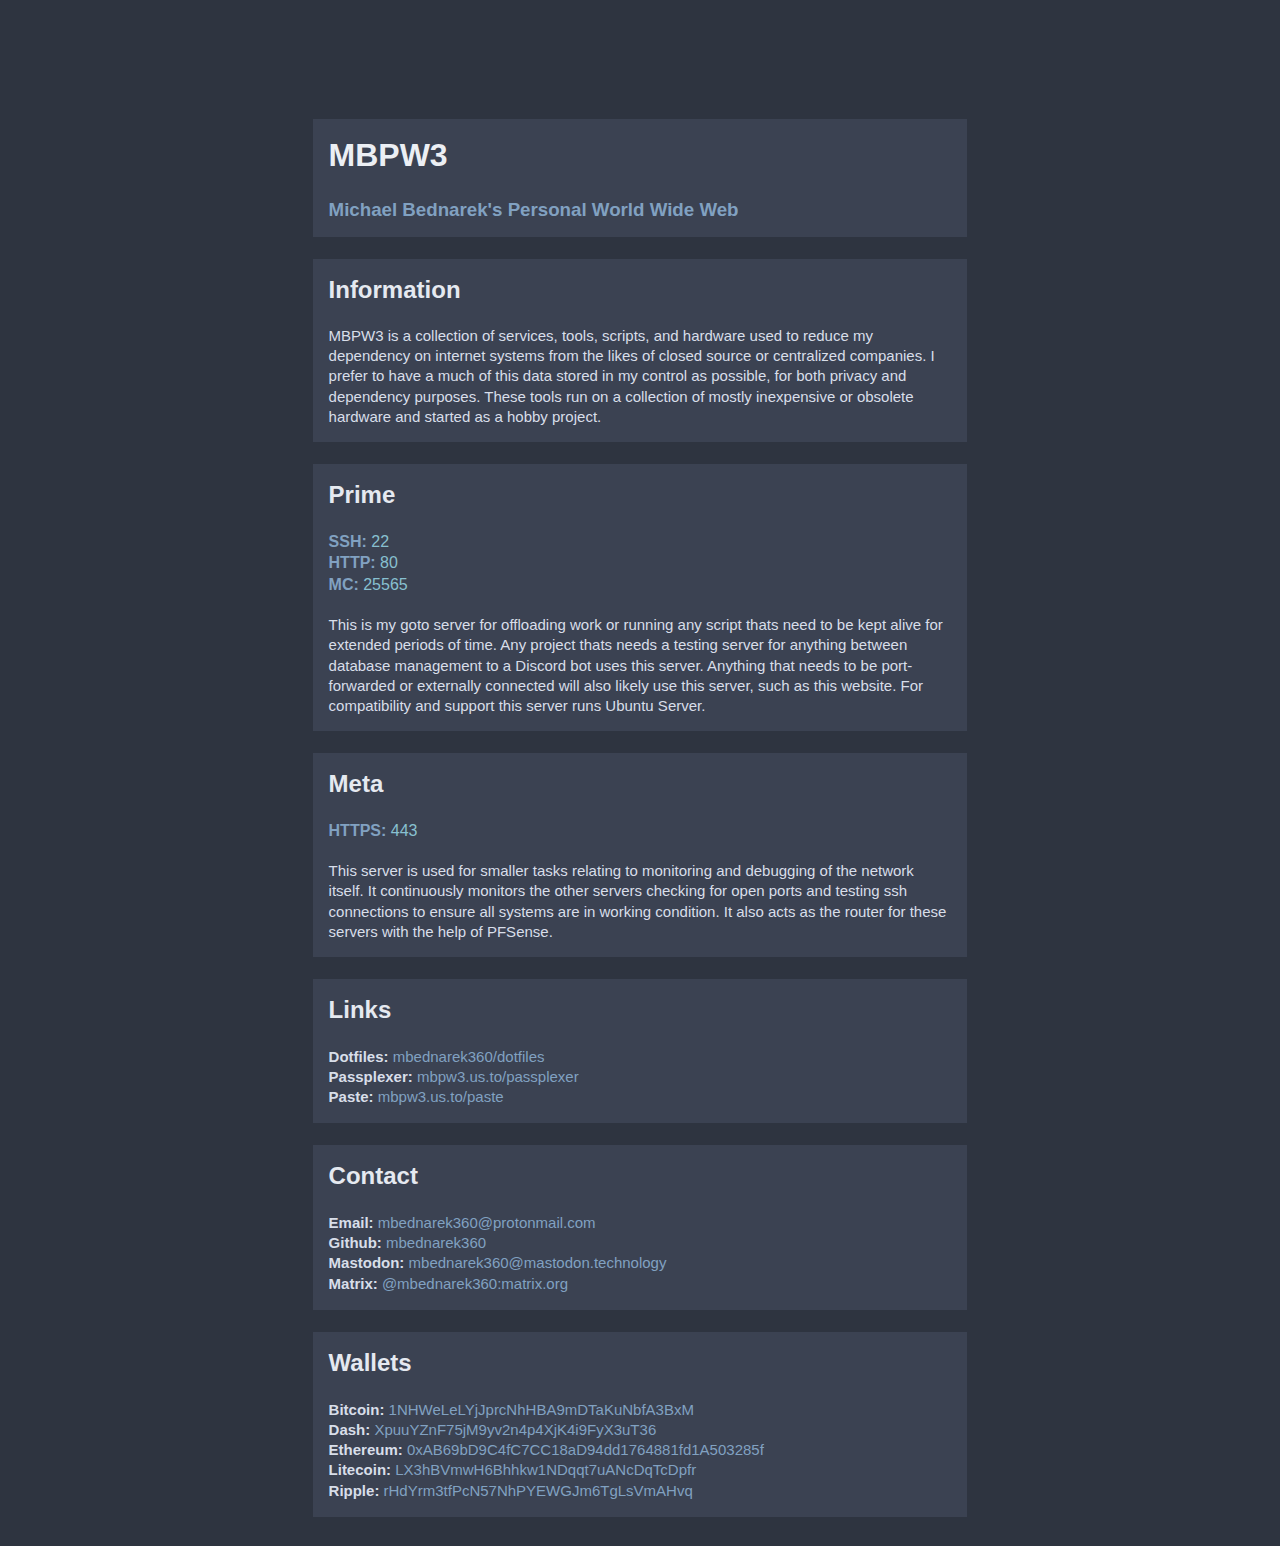
==== commit 2f346295: "Updated links" ====
--- a/www/index.html
+++ b/www/index.html
@@ -1 +1 @@
-<html><meta charset="UTF-8"><head><title>MBPW3</title><link rel="shortcut icon" href="#" /><style>:root{--nord0:#2e3440;--nord1:#3b4252;--nord2:#434c5e;--nord3:#4c566a;--nord4:#d8dee9;--nord5:#e5e9f0;--nord6:#eceff4;--nord7:#8fbcbb;--nord8:#88c0d0;--nord9:#81a1c1;--nord10:#5e81ac;--nord11:#bf616a;--nord12:#d08770;--nord13:#ebcb8b;--nord14:#a3be8c;--nord15:#b48ead}body{padding-top:7%;line-height:1.35;font-family:sans-serif;font-size:16px;background-color:var(--nord0);color:var(--nord4)}div{background-color:var(--nord1);margin:0 auto;padding:16px;width:70ch}a{font-size:15px;color:var(--nord9);text-decoration:none}a:hover{color:var(--nord8);cursor:pointer}a:active{color:var(--nord13)}#ports{font-size:16px;color:var(--nord8)}b{font-size:16px;color:var(--nord9)}h2{color:var(--nord5)}h1,h2,h3,p{margin:-1 0 -1 0}p{font-size:15px}#title{color:var(--nord6)}#subtitle{color:var(--nord9)}#platform{font-size:15px;color:var(--nord4)}</style> <script>function copyString(str){var el=document.createElement('textarea');el.value=str;el.setAttribute('readonly','');el.style={position:'absolute',left:'-9999px'};document.body.appendChild(el);el.select();document.execCommand('copy');document.body.removeChild(el);}</script> </head><body> <br><div id="header"><h1 id="title">MBPW3</h1> <br><h3 id="subtitle">Michael Bednarek's Personal World Wide Web</h3></div><br><div id="info"><h2>Information</h2> <br><p> MBPW3 is a collection of services, tools, scripts, and hardware used to reduce my dependency on internet systems from the likes of closed source or centralized companies. I prefer to have a much of this data stored in my control as possible, for both privacy and dependency purposes. These tools run on a collection of mostly inexpensive or obsolete hardware and started as a hobby project.</p></div><br><div id="prime"><h2>Prime</h2> <br><p id="ports"> <b>SSH:</b> 22<br> <b>HTTP:</b> 80<br> <b>MC:</b> 25565</p><br><p> This is my goto server for offloading work or running any script thats need to be kept alive for extended periods of time. Any project thats needs a testing server for anything between database management to a Discord bot uses this server. Anything that needs to be port-forwarded or externally connected will also likely use this server, such as this website. For compatibility and support this server runs Ubuntu Server.</p></div><br><div id="meta"><h2>Meta</h2> <br><p id="ports"> <b>HTTPS:</b> 443</p><br><p> This server is used for smaller tasks relating to monitoring and debugging of the network itself. It continuously monitors the other servers checking for open ports and testing ssh connections to ensure all systems are in working condition. It also acts as the router for these servers with the help of PFSense.</p></div><br><div id="contact"><h2>Contact</h2> <br> <b id="platform">Email: </b><a href="mailto:mbednarek360@protonmail.com">mbednarek360@protonmail.com</a><br> <b id="platform">Github: </b><a href="https://github.com/mbednarek360">mbednarek360</a><br> <b id="platform">Mastodon: </b><a href="https://mastodon.technology/@mbednarek360">mbednarek360@mastodon.technology</a><br> <b id="platform">Matrix: </b><a href="https://matrix.to/#/@mbednarek360:matrix.org">@mbednarek360:matrix.org</a><br></div><br><div id="crypto"><h2>Wallets</h2> <br> <b id="platform">Bitcoin: </b><a onclick="copyString(this.innerText)">1NHWeLeLYjJprcNhHBA9mDTaKuNbfA3BxM</a><br> <b id="platform">Dash: </b><a onclick="copyString(this.innerText)">XpuuYZnF75jM9yv2n4p4XjK4i9FyX3uT36</a><br> <b id="platform">Ethereum: </b><a onclick="copyString(this.innerText)">0xAB69bD9C4fC7CC18aD94dd1764881fd1A503285f</a><br> <b id="platform">Litecoin: </b><a onclick="copyString(this.innerText)">LX3hBVmwH6Bhhkw1NDqqt7uANcDqTcDpfr</a><br> <b id="platform">Ripple: </b><a onclick="copyString(this.innerText)">rHdYrm3tfPcN57NhPYEWGJm6TgLsVmAHvq</a><br></div><br></body></html>+<html><meta charset="UTF-8"><head><title>MBPW3</title><link rel="shortcut icon" href="#" /><style>:root{--nord0:#2e3440;--nord1:#3b4252;--nord2:#434c5e;--nord3:#4c566a;--nord4:#d8dee9;--nord5:#e5e9f0;--nord6:#eceff4;--nord7:#8fbcbb;--nord8:#88c0d0;--nord9:#81a1c1;--nord10:#5e81ac;--nord11:#bf616a;--nord12:#d08770;--nord13:#ebcb8b;--nord14:#a3be8c;--nord15:#b48ead}body{padding-top:7%;line-height:1.35;font-family:sans-serif;font-size:16px;background-color:var(--nord0);color:var(--nord4)}div{background-color:var(--nord1);margin:0 auto;padding:16px;width:70ch}a{font-size:15px;color:var(--nord9);text-decoration:none}a:hover{color:var(--nord8);cursor:pointer}a:active{color:var(--nord13)}#ports{font-size:16px;color:var(--nord8)}b{font-size:16px;color:var(--nord9)}h2{color:var(--nord5)}h1,h2,h3,p{margin:-1 0 -1 0}p{font-size:15px}#title{color:var(--nord6)}#subtitle{color:var(--nord9)}#platform{font-size:15px;color:var(--nord4)}</style> <script>function copyString(str){var el=document.createElement('textarea');el.value=str;el.setAttribute('readonly','');el.style={position:'absolute',left:'-9999px'};document.body.appendChild(el);el.select();document.execCommand('copy');document.body.removeChild(el);}</script> </head><body> <br><div id="header"><h1 id="title">MBPW3</h1> <br><h3 id="subtitle">Michael Bednarek's Personal World Wide Web</h3></div><br><div id="info"><h2>Information</h2> <br><p> MBPW3 is a collection of services, tools, scripts, and hardware used to reduce my dependency on internet systems from the likes of closed source or centralized companies. I prefer to have a much of this data stored in my control as possible, for both privacy and dependency purposes. These tools run on a collection of mostly inexpensive or obsolete hardware and started as a hobby project.</p></div><br><div id="prime"><h2>Prime</h2> <br><p id="ports"> <b>SSH:</b> 22<br> <b>HTTP:</b> 80<br> <b>MC:</b> 25565</p><br><p> This is my goto server for offloading work or running any script thats need to be kept alive for extended periods of time. Any project thats needs a testing server for anything between database management to a Discord bot uses this server. Anything that needs to be port-forwarded or externally connected will also likely use this server, such as this website. For compatibility and support this server runs Ubuntu Server.</p></div><br><div id="meta"><h2>Meta</h2> <br><p id="ports"> <b>HTTPS:</b> 443</p><br><p> This server is used for smaller tasks relating to monitoring and debugging of the network itself. It continuously monitors the other servers checking for open ports and testing ssh connections to ensure all systems are in working condition. It also acts as the router for these servers with the help of PFSense.</p></div><br><div id="links"><h2>Links</h2> <br> <b id="platform">Dotfiles: </b><a href="https://github.com/mbednarek360/dotfiles">mbednarek360/dotfiles</a><br> <b id="platform">Passplexer: </b><a href="http://mbpw3.us.to/passplexer">mbpw3.us.to/passplexer</a><br> <b id="platform">Paste: </b><a href="http://mbpw3.us.to/paste">mbpw3.us.to/paste</a><br></div><br><div id="contact"><h2>Contact</h2> <br> <b id="platform">Email: </b><a href="mailto:mbednarek360@protonmail.com">mbednarek360@protonmail.com</a><br> <b id="platform">Github: </b><a href="https://github.com/mbednarek360">mbednarek360</a><br> <b id="platform">Mastodon: </b><a href="https://mastodon.technology/@mbednarek360">mbednarek360@mastodon.technology</a><br> <b id="platform">Matrix: </b><a href="https://matrix.to/#/@mbednarek360:matrix.org">@mbednarek360:matrix.org</a><br></div><br><div id="crypto"><h2>Wallets</h2> <br> <b id="platform">Bitcoin: </b><a onclick="copyString(this.innerText)">1NHWeLeLYjJprcNhHBA9mDTaKuNbfA3BxM</a><br> <b id="platform">Dash: </b><a onclick="copyString(this.innerText)">XpuuYZnF75jM9yv2n4p4XjK4i9FyX3uT36</a><br> <b id="platform">Ethereum: </b><a onclick="copyString(this.innerText)">0xAB69bD9C4fC7CC18aD94dd1764881fd1A503285f</a><br> <b id="platform">Litecoin: </b><a onclick="copyString(this.innerText)">LX3hBVmwH6Bhhkw1NDqqt7uANcDqTcDpfr</a><br> <b id="platform">Ripple: </b><a onclick="copyString(this.innerText)">rHdYrm3tfPcN57NhPYEWGJm6TgLsVmAHvq</a><br></div><br></body></html>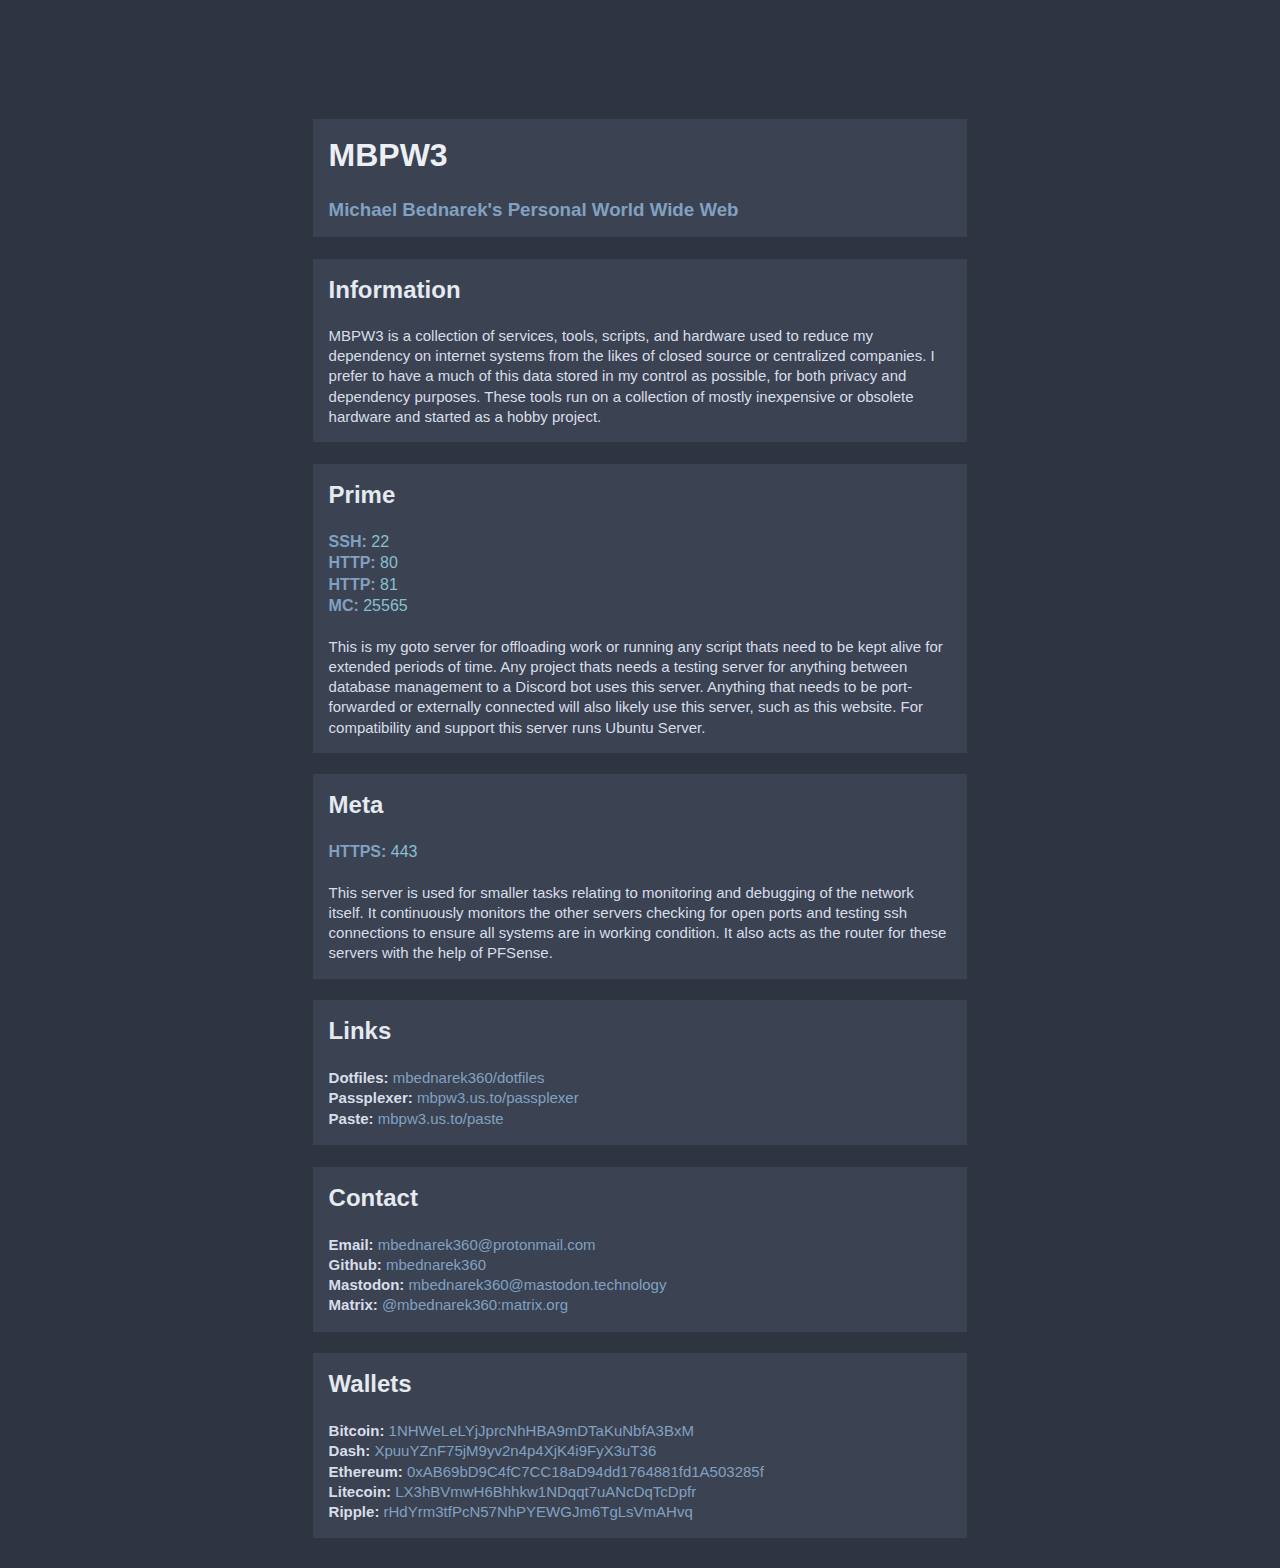
==== commit e11c492f: "Added paste port" ====
--- a/www/index.html
+++ b/www/index.html
@@ -1 +1 @@
-<html><meta charset="UTF-8"><head><title>MBPW3</title><link rel="shortcut icon" href="#" /><style>:root{--nord0:#2e3440;--nord1:#3b4252;--nord2:#434c5e;--nord3:#4c566a;--nord4:#d8dee9;--nord5:#e5e9f0;--nord6:#eceff4;--nord7:#8fbcbb;--nord8:#88c0d0;--nord9:#81a1c1;--nord10:#5e81ac;--nord11:#bf616a;--nord12:#d08770;--nord13:#ebcb8b;--nord14:#a3be8c;--nord15:#b48ead}body{padding-top:7%;line-height:1.35;font-family:sans-serif;font-size:16px;background-color:var(--nord0);color:var(--nord4)}div{background-color:var(--nord1);margin:0 auto;padding:16px;width:70ch}a{font-size:15px;color:var(--nord9);text-decoration:none}a:hover{color:var(--nord8);cursor:pointer}a:active{color:var(--nord13)}#ports{font-size:16px;color:var(--nord8)}b{font-size:16px;color:var(--nord9)}h2{color:var(--nord5)}h1,h2,h3,p{margin:-1 0 -1 0}p{font-size:15px}#title{color:var(--nord6)}#subtitle{color:var(--nord9)}#platform{font-size:15px;color:var(--nord4)}</style> <script>function copyString(str){var el=document.createElement('textarea');el.value=str;el.setAttribute('readonly','');el.style={position:'absolute',left:'-9999px'};document.body.appendChild(el);el.select();document.execCommand('copy');document.body.removeChild(el);}</script> </head><body> <br><div id="header"><h1 id="title">MBPW3</h1> <br><h3 id="subtitle">Michael Bednarek's Personal World Wide Web</h3></div><br><div id="info"><h2>Information</h2> <br><p> MBPW3 is a collection of services, tools, scripts, and hardware used to reduce my dependency on internet systems from the likes of closed source or centralized companies. I prefer to have a much of this data stored in my control as possible, for both privacy and dependency purposes. These tools run on a collection of mostly inexpensive or obsolete hardware and started as a hobby project.</p></div><br><div id="prime"><h2>Prime</h2> <br><p id="ports"> <b>SSH:</b> 22<br> <b>HTTP:</b> 80<br> <b>MC:</b> 25565</p><br><p> This is my goto server for offloading work or running any script thats need to be kept alive for extended periods of time. Any project thats needs a testing server for anything between database management to a Discord bot uses this server. Anything that needs to be port-forwarded or externally connected will also likely use this server, such as this website. For compatibility and support this server runs Ubuntu Server.</p></div><br><div id="meta"><h2>Meta</h2> <br><p id="ports"> <b>HTTPS:</b> 443</p><br><p> This server is used for smaller tasks relating to monitoring and debugging of the network itself. It continuously monitors the other servers checking for open ports and testing ssh connections to ensure all systems are in working condition. It also acts as the router for these servers with the help of PFSense.</p></div><br><div id="links"><h2>Links</h2> <br> <b id="platform">Dotfiles: </b><a href="https://github.com/mbednarek360/dotfiles">mbednarek360/dotfiles</a><br> <b id="platform">Passplexer: </b><a href="http://mbpw3.us.to/passplexer">mbpw3.us.to/passplexer</a><br> <b id="platform">Paste: </b><a href="http://mbpw3.us.to/paste">mbpw3.us.to/paste</a><br></div><br><div id="contact"><h2>Contact</h2> <br> <b id="platform">Email: </b><a href="mailto:mbednarek360@protonmail.com">mbednarek360@protonmail.com</a><br> <b id="platform">Github: </b><a href="https://github.com/mbednarek360">mbednarek360</a><br> <b id="platform">Mastodon: </b><a href="https://mastodon.technology/@mbednarek360">mbednarek360@mastodon.technology</a><br> <b id="platform">Matrix: </b><a href="https://matrix.to/#/@mbednarek360:matrix.org">@mbednarek360:matrix.org</a><br></div><br><div id="crypto"><h2>Wallets</h2> <br> <b id="platform">Bitcoin: </b><a onclick="copyString(this.innerText)">1NHWeLeLYjJprcNhHBA9mDTaKuNbfA3BxM</a><br> <b id="platform">Dash: </b><a onclick="copyString(this.innerText)">XpuuYZnF75jM9yv2n4p4XjK4i9FyX3uT36</a><br> <b id="platform">Ethereum: </b><a onclick="copyString(this.innerText)">0xAB69bD9C4fC7CC18aD94dd1764881fd1A503285f</a><br> <b id="platform">Litecoin: </b><a onclick="copyString(this.innerText)">LX3hBVmwH6Bhhkw1NDqqt7uANcDqTcDpfr</a><br> <b id="platform">Ripple: </b><a onclick="copyString(this.innerText)">rHdYrm3tfPcN57NhPYEWGJm6TgLsVmAHvq</a><br></div><br></body></html>+<html><meta charset="UTF-8"><head><title>MBPW3</title><link rel="shortcut icon" href="#" /><style>:root{--nord0:#2e3440;--nord1:#3b4252;--nord2:#434c5e;--nord3:#4c566a;--nord4:#d8dee9;--nord5:#e5e9f0;--nord6:#eceff4;--nord7:#8fbcbb;--nord8:#88c0d0;--nord9:#81a1c1;--nord10:#5e81ac;--nord11:#bf616a;--nord12:#d08770;--nord13:#ebcb8b;--nord14:#a3be8c;--nord15:#b48ead}body{padding-top:7%;line-height:1.35;font-family:sans-serif;font-size:16px;background-color:var(--nord0);color:var(--nord4)}div{background-color:var(--nord1);margin:0 auto;padding:16px;width:70ch}a{font-size:15px;color:var(--nord9);text-decoration:none}a:hover{color:var(--nord8);cursor:pointer}a:active{color:var(--nord13)}#ports{font-size:16px;color:var(--nord8)}b{font-size:16px;color:var(--nord9)}h2{color:var(--nord5)}h1,h2,h3,p{margin:-1 0 -1 0}p{font-size:15px}#title{color:var(--nord6)}#subtitle{color:var(--nord9)}#platform{font-size:15px;color:var(--nord4)}</style> <script>function copyString(str){var el=document.createElement('textarea');el.value=str;el.setAttribute('readonly','');el.style={position:'absolute',left:'-9999px'};document.body.appendChild(el);el.select();document.execCommand('copy');document.body.removeChild(el);}</script> </head><body> <br><div id="header"><h1 id="title">MBPW3</h1> <br><h3 id="subtitle">Michael Bednarek's Personal World Wide Web</h3></div><br><div id="info"><h2>Information</h2> <br><p> MBPW3 is a collection of services, tools, scripts, and hardware used to reduce my dependency on internet systems from the likes of closed source or centralized companies. I prefer to have a much of this data stored in my control as possible, for both privacy and dependency purposes. These tools run on a collection of mostly inexpensive or obsolete hardware and started as a hobby project.</p></div><br><div id="prime"><h2>Prime</h2> <br><p id="ports"> <b>SSH:</b> 22<br> <b>HTTP:</b> 80<br> <b>HTTP:</b> 81<br> <b>MC:</b> 25565</p><br><p> This is my goto server for offloading work or running any script thats need to be kept alive for extended periods of time. Any project thats needs a testing server for anything between database management to a Discord bot uses this server. Anything that needs to be port-forwarded or externally connected will also likely use this server, such as this website. For compatibility and support this server runs Ubuntu Server.</p></div><br><div id="meta"><h2>Meta</h2> <br><p id="ports"> <b>HTTPS:</b> 443</p><br><p> This server is used for smaller tasks relating to monitoring and debugging of the network itself. It continuously monitors the other servers checking for open ports and testing ssh connections to ensure all systems are in working condition. It also acts as the router for these servers with the help of PFSense.</p></div><br><div id="links"><h2>Links</h2> <br> <b id="platform">Dotfiles: </b><a href="https://github.com/mbednarek360/dotfiles">mbednarek360/dotfiles</a><br> <b id="platform">Passplexer: </b><a href="http://mbpw3.us.to/passplexer">mbpw3.us.to/passplexer</a><br> <b id="platform">Paste: </b><a href="http://mbpw3.us.to/paste">mbpw3.us.to/paste</a><br></div><br><div id="contact"><h2>Contact</h2> <br> <b id="platform">Email: </b><a href="mailto:mbednarek360@protonmail.com">mbednarek360@protonmail.com</a><br> <b id="platform">Github: </b><a href="https://github.com/mbednarek360">mbednarek360</a><br> <b id="platform">Mastodon: </b><a href="https://mastodon.technology/@mbednarek360">mbednarek360@mastodon.technology</a><br> <b id="platform">Matrix: </b><a href="https://matrix.to/#/@mbednarek360:matrix.org">@mbednarek360:matrix.org</a><br></div><br><div id="crypto"><h2>Wallets</h2> <br> <b id="platform">Bitcoin: </b><a onclick="copyString(this.innerText)">1NHWeLeLYjJprcNhHBA9mDTaKuNbfA3BxM</a><br> <b id="platform">Dash: </b><a onclick="copyString(this.innerText)">XpuuYZnF75jM9yv2n4p4XjK4i9FyX3uT36</a><br> <b id="platform">Ethereum: </b><a onclick="copyString(this.innerText)">0xAB69bD9C4fC7CC18aD94dd1764881fd1A503285f</a><br> <b id="platform">Litecoin: </b><a onclick="copyString(this.innerText)">LX3hBVmwH6Bhhkw1NDqqt7uANcDqTcDpfr</a><br> <b id="platform">Ripple: </b><a onclick="copyString(this.innerText)">rHdYrm3tfPcN57NhPYEWGJm6TgLsVmAHvq</a><br></div><br></body></html>